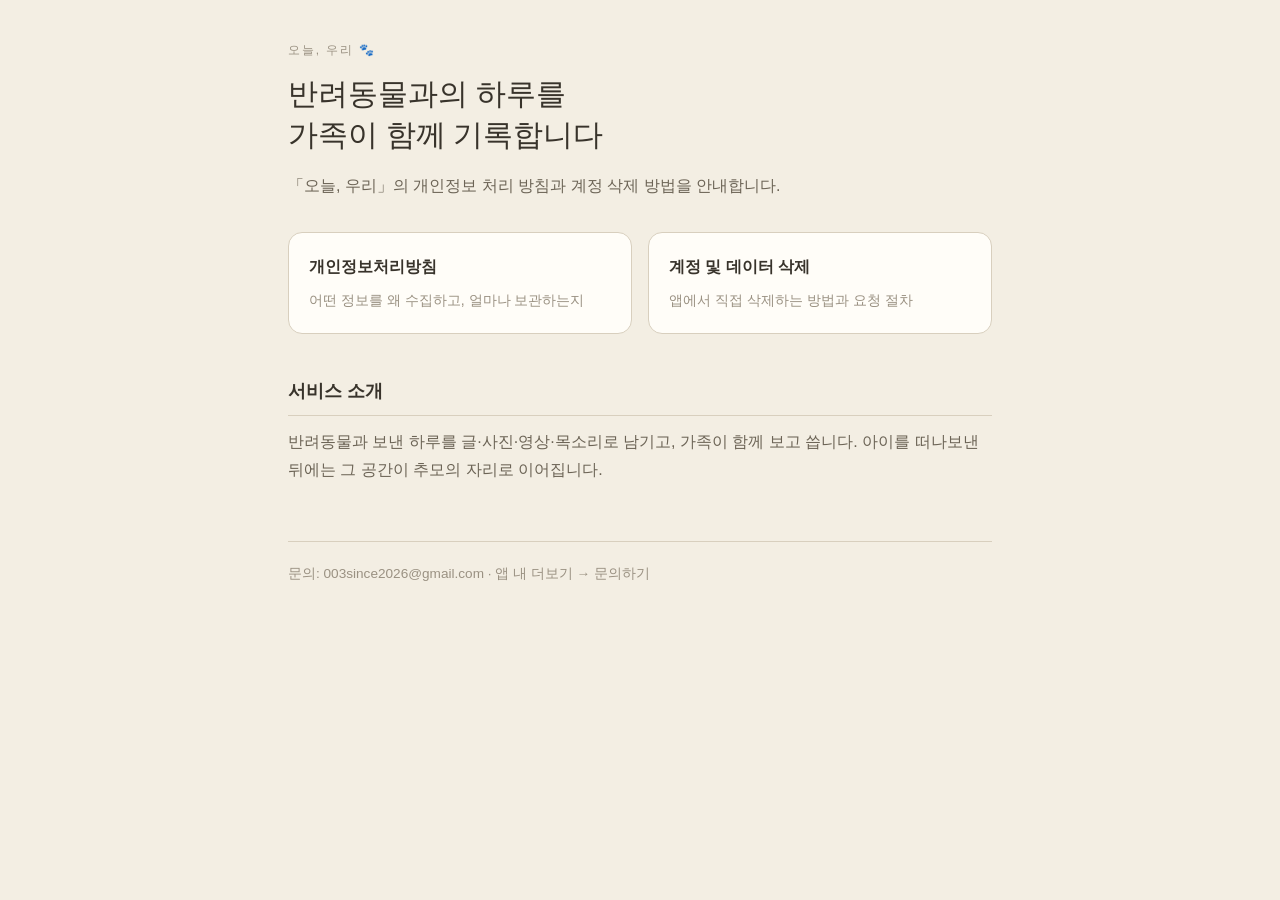
==== index.html @ 212df263 "개인정보처리방침·계정삭제 안내 페이지 Play Console 제출에 필요한 공개 URL. 앱 코드에서 실제 수집 항목을 확인해 작성했고, 앱과 같은 색·서체 계열로 맞췄다.  Co" ====
<!doctype html>
<html lang="ko">
<head>
<meta charset="utf-8">
<meta name="viewport" content="width=device-width, initial-scale=1">
<title>오늘, 우리 — 이용 안내</title>
<link rel="stylesheet" href="style.css">
</head>
<body>
<main>
  <span class="brand">오늘, 우리 🐾</span>
  <h1>반려동물과의 하루를<br>가족이 함께 기록합니다</h1>
  <p>「오늘, 우리」의 개인정보 처리 방침과 계정 삭제 방법을 안내합니다.</p>

  <div class="cards">
    <a href="privacy.html">
      <h3>개인정보처리방침</h3>
      <p>어떤 정보를 왜 수집하고, 얼마나 보관하는지</p>
    </a>
    <a href="account-deletion.html">
      <h3>계정 및 데이터 삭제</h3>
      <p>앱에서 직접 삭제하는 방법과 요청 절차</p>
    </a>
  </div>

  <h2>서비스 소개</h2>
  <p>반려동물과 보낸 하루를 글·사진·영상·목소리로 남기고, 가족이 함께 보고 씁니다.
     아이를 떠나보낸 뒤에는 그 공간이 추모의 자리로 이어집니다.</p>

  <footer>문의: 003since2026@gmail.com · 앱 내 더보기 → 문의하기</footer>
</main>
</body>
</html>
---- style.css ----
:root {
  --paper: #f3eee3;
  --card: #fffdf8;
  --ink: #38332b;
  --ink-soft: #6c6456;
  --ink-faint: #9a9182;
  --sage: #5f7650;
  --sage-bg: rgba(124, 148, 104, 0.10);
  --line: #d8cfbe;
}
@media (prefers-color-scheme: dark) {
  :root {
    --paper: #23262b;
    --card: #2c3138;
    --ink: #ece6d8;
    --ink-soft: #b9b2a3;
    --ink-faint: #8b8577;
    --sage: #9db98a;
    --sage-bg: rgba(157, 185, 138, 0.13);
    --line: #414750;
  }
}

* { box-sizing: border-box; }

body {
  background: var(--paper);
  color: var(--ink);
  font-family: -apple-system, BlinkMacSystemFont, "Apple SD Gothic Neo",
               "Malgun Gothic", "Noto Sans KR", sans-serif;
  font-size: 16px;
  line-height: 1.8;
  margin: 0;
  padding: 2.5rem 1.25rem 5rem;
  word-break: keep-all;
}

main { max-width: 44rem; margin: 0 auto; }

.brand {
  display: block;
  font-size: 0.75rem;
  letter-spacing: 0.16em;
  text-transform: uppercase;
  color: var(--ink-faint);
  text-decoration: none;
  margin-bottom: 0.75rem;
}
.brand:hover { color: var(--sage); }

h1 {
  font-family: AppleMyungjo, "Nanum Myeongjo", Batang, serif;
  font-weight: 400;
  font-size: 1.9rem;
  line-height: 1.35;
  margin: 0 0 1rem;
  text-wrap: balance;
}

h2 {
  font-size: 1.15rem;
  margin: 2.5rem 0 0.75rem;
  padding-bottom: 0.45rem;
  border-bottom: 1px solid var(--line);
  text-wrap: balance;
}

p, li { color: var(--ink-soft); }
p { margin: 0 0 1rem; }
ul { padding-left: 1.2rem; }
li { margin-bottom: 0.35rem; }
strong { color: var(--ink); }

hr { border: none; border-top: 1px solid var(--line); margin: 2rem 0; }

.meta {
  font-size: 0.9rem;
  color: var(--ink-faint);
  padding: 0.75rem 1rem;
  background: var(--sage-bg);
  border-radius: 10px;
  margin-bottom: 2rem;
}

.table-wrap { overflow-x: auto; margin-bottom: 1.25rem; }
table { border-collapse: collapse; width: 100%; font-size: 0.92rem; }
th, td {
  text-align: left;
  padding: 0.6rem 0.7rem;
  border-bottom: 1px solid var(--line);
  vertical-align: top;
}
th {
  font-size: 0.75rem;
  letter-spacing: 0.06em;
  color: var(--ink-faint);
  font-weight: 600;
  white-space: nowrap;
}
td { color: var(--ink-soft); }
tbody tr:last-child td { border-bottom: none; }

a { color: var(--sage); }
a:focus-visible, .brand:focus-visible { outline: 2px solid var(--sage); outline-offset: 3px; }

.cards { display: grid; gap: 1rem; grid-template-columns: 1fr; margin-top: 2rem; }
@media (min-width: 36rem) { .cards { grid-template-columns: 1fr 1fr; } }
.cards a {
  display: block;
  background: var(--card);
  border: 1px solid var(--line);
  border-radius: 14px;
  padding: 1.25rem;
  text-decoration: none;
  color: var(--ink);
}
.cards a:hover { border-color: var(--sage); }
.cards h3 { margin: 0 0 0.35rem; font-size: 1rem; }
.cards p { margin: 0; font-size: 0.88rem; color: var(--ink-faint); }

footer {
  margin-top: 3.5rem;
  padding-top: 1.25rem;
  border-top: 1px solid var(--line);
  font-size: 0.85rem;
  color: var(--ink-faint);
}
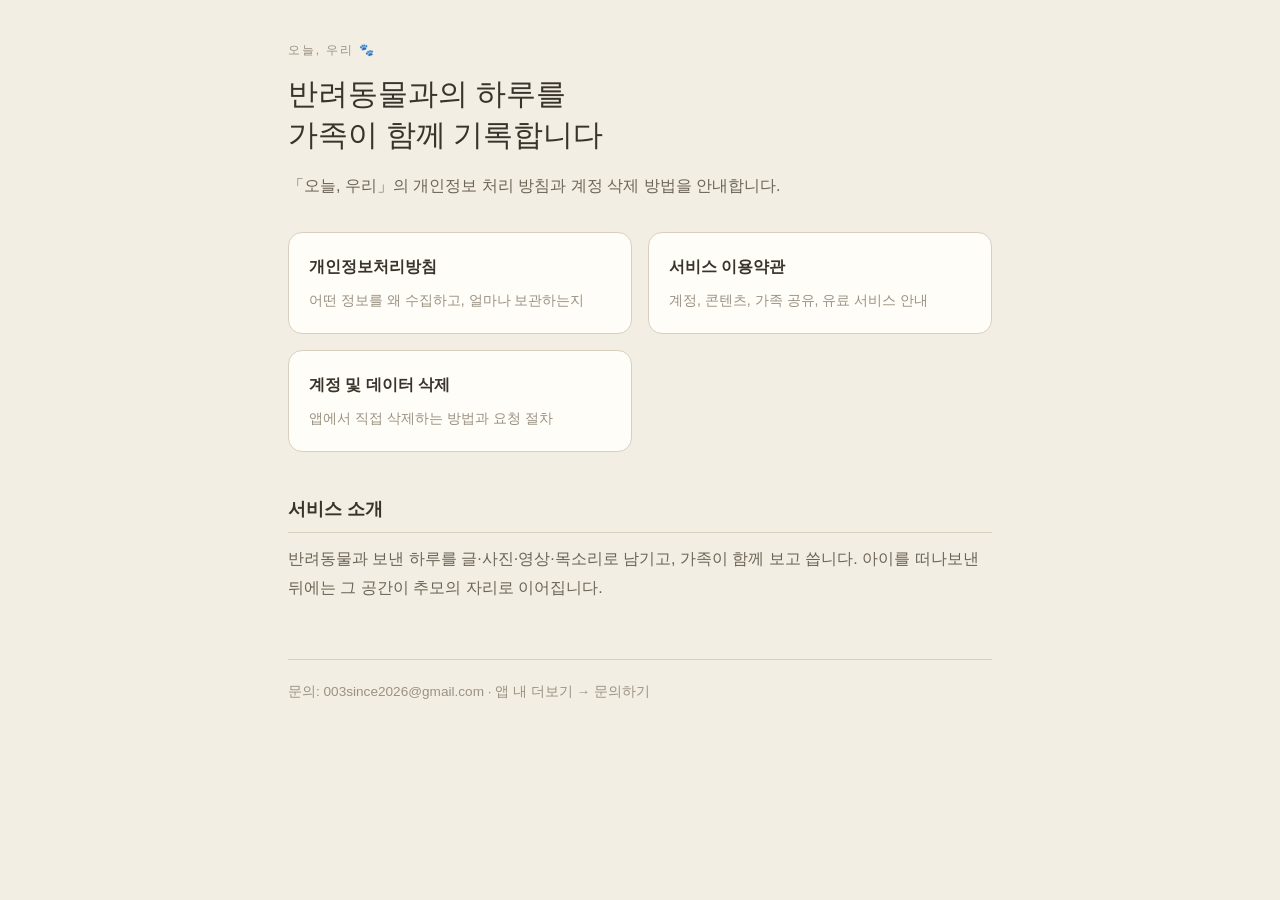
==== commit a05cc13e: "서비스 이용약관 페이지 추가 (GCP OAuth 동의화면 게시용)" ====
--- a/index.html
+++ b/index.html
@@ -17,6 +17,10 @@
       <h3>개인정보처리방침</h3>
       <p>어떤 정보를 왜 수집하고, 얼마나 보관하는지</p>
     </a>
+    <a href="terms.html">
+      <h3>서비스 이용약관</h3>
+      <p>계정, 콘텐츠, 가족 공유, 유료 서비스 안내</p>
+    </a>
     <a href="account-deletion.html">
       <h3>계정 및 데이터 삭제</h3>
       <p>앱에서 직접 삭제하는 방법과 요청 절차</p>
